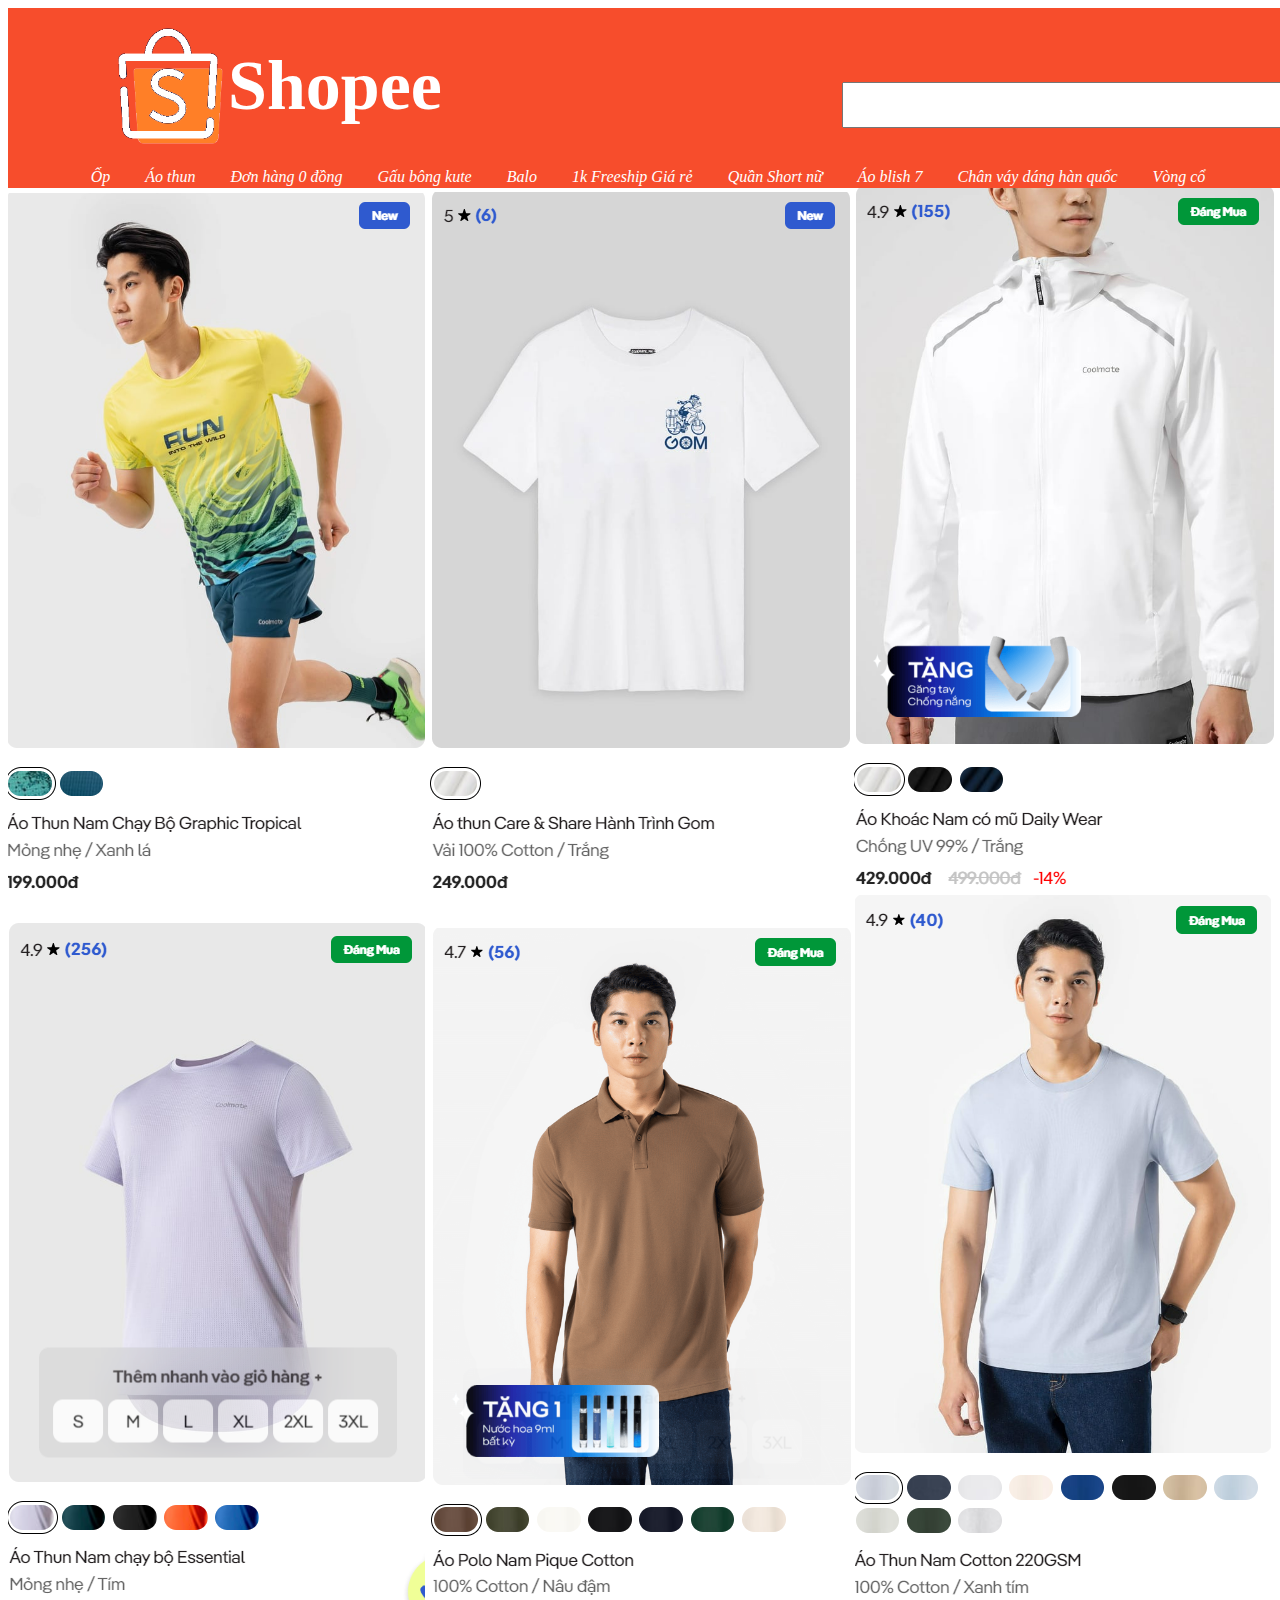
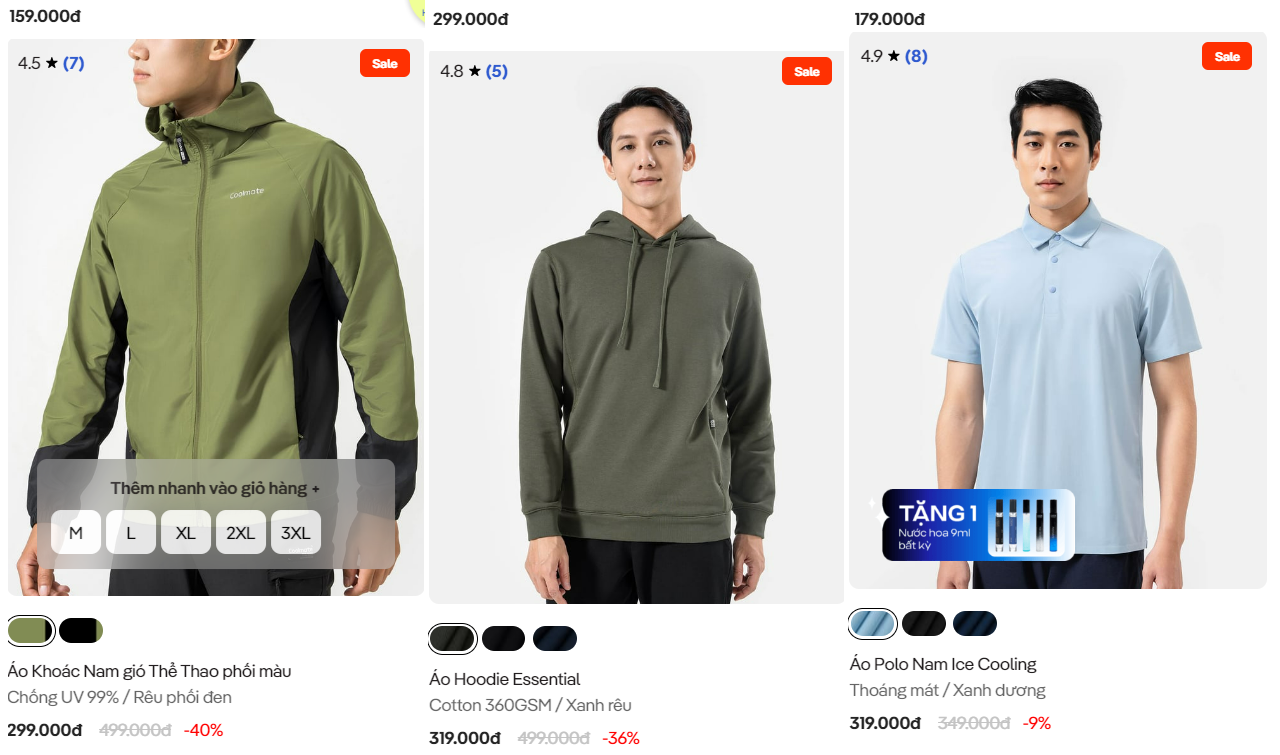
==== ss6-project/utils/index.html @ 01d3ca87 "Add files via upload" ====
<!DOCTYPE html>
<html lang="en">
<head>
    <meta charset="UTF-8">
    <meta name="viewport" content="width=device-width, initial-scale=1.0">
    <title>Document</title>
    <link rel="stylesheet" href="../style/style.css">
</head>
<body>
  <div class="interface-bar">
    <div class="bar">
      <div class="font">
      <i>Ốp</i>
      <i>Áo thun</i>
      <i>Đơn hàng 0 đồng</i>
      <i>Gấu bông kute</i>
      <i>Balo</i>
      <i>1k Freeship Giá rẻ</i>
      <i>Quần Short nữ </i>
      <i>Áo blish 7</i>
      <i>Chân váy dáng hàn quốc</i>
      <i>Vòng cổ </i>
       </div>
      <div class="a">
        <div class="logo">
          <img src="../asset/images/icons8-shopee-192.png"  width="120px"><b class="b" style="color: #fff;">Shopee</b>
          <div >
            <input class="search" type="text">
           </div>
        </div>
        <div class="logo-1">
          <a href="../pages/login.html">Đăng nhập</a>
          <a href="../pages/register.html">Đăng kí</a>
          <img src="../asset/images/icons8-cart-90.png" alt="" width="60px" height="60px">
      </div>
      </div>
    </div>
  </div>
  <div class="display">
        <img src="../asset/images/Screenshot 2024-03-11 143934.png" alt="">
        <img src="../asset/images/Screenshot 2024-03-11 144102.png" alt="">
        <img src="../asset/images/Screenshot 2024-03-11 144123.png" alt="">
        <img src="../asset/images/Screenshot 2024-03-11 144157.png" alt="">
        <img src="../asset/images/Screenshot 2024-03-11 144215.png" alt="">
        <img src="../asset/images/Screenshot 2024-03-11 144232.png" alt="">
        <img src="../asset/images/Screenshot 2024-03-11 144243.png" alt="">
        <img src="../asset/images/Screenshot 2024-03-11 144255.png" alt="">
        <img src="../asset/images/Screenshot 2024-03-11 144303.png" alt="">
  </div>
</body>
</html>
---- ss6-project/style/style.css ----
.font{
    text-align: center;
    color: #fff;   
    position: relative;
    top:160px;
    display: flex;
    gap: 35px;
    justify-content: center;
}   

.bar{
    background-color:#f74d2c;
    height: 180px;
}

.logo{
    height: 170px;
    width: 100vw;
    display: flex;
    align-items: start;
    bottom: 20px;
    font-size: 70px;
}

.logo-1{
    display: flex;
    align-items: center;
    position: relative;
    bottom: 8px;
}

.search{
    margin-left: 400px;
    width: 700px;
    height: 40px;
    position: relative;
    top: 20px;
}

.a{
    padding: 0px 100px;
    display: flex;
    justify-content: space-between;
}

.b{
    display: flex;
    justify-content: center;
    align-items: center;
    position: relative;
    top: 20px;
}

.logo-1 a{
    text-decoration: none;
    font-size: 20px;
    width: 100px;
}

.log-in{
    text-align: center;
    border-radius: 100px;
    font-size: 25px;
    
    
}
.sign{
    padding-top: 250px;
    color: white;
}
body{
    background-image: url(https://img.lovepik.com/photo/48013/0603.jpg_wh860.jpg);
    width: 100%;
    height: 100vh;
    background-repeat: no-repeat;
    background-size: cover;
}
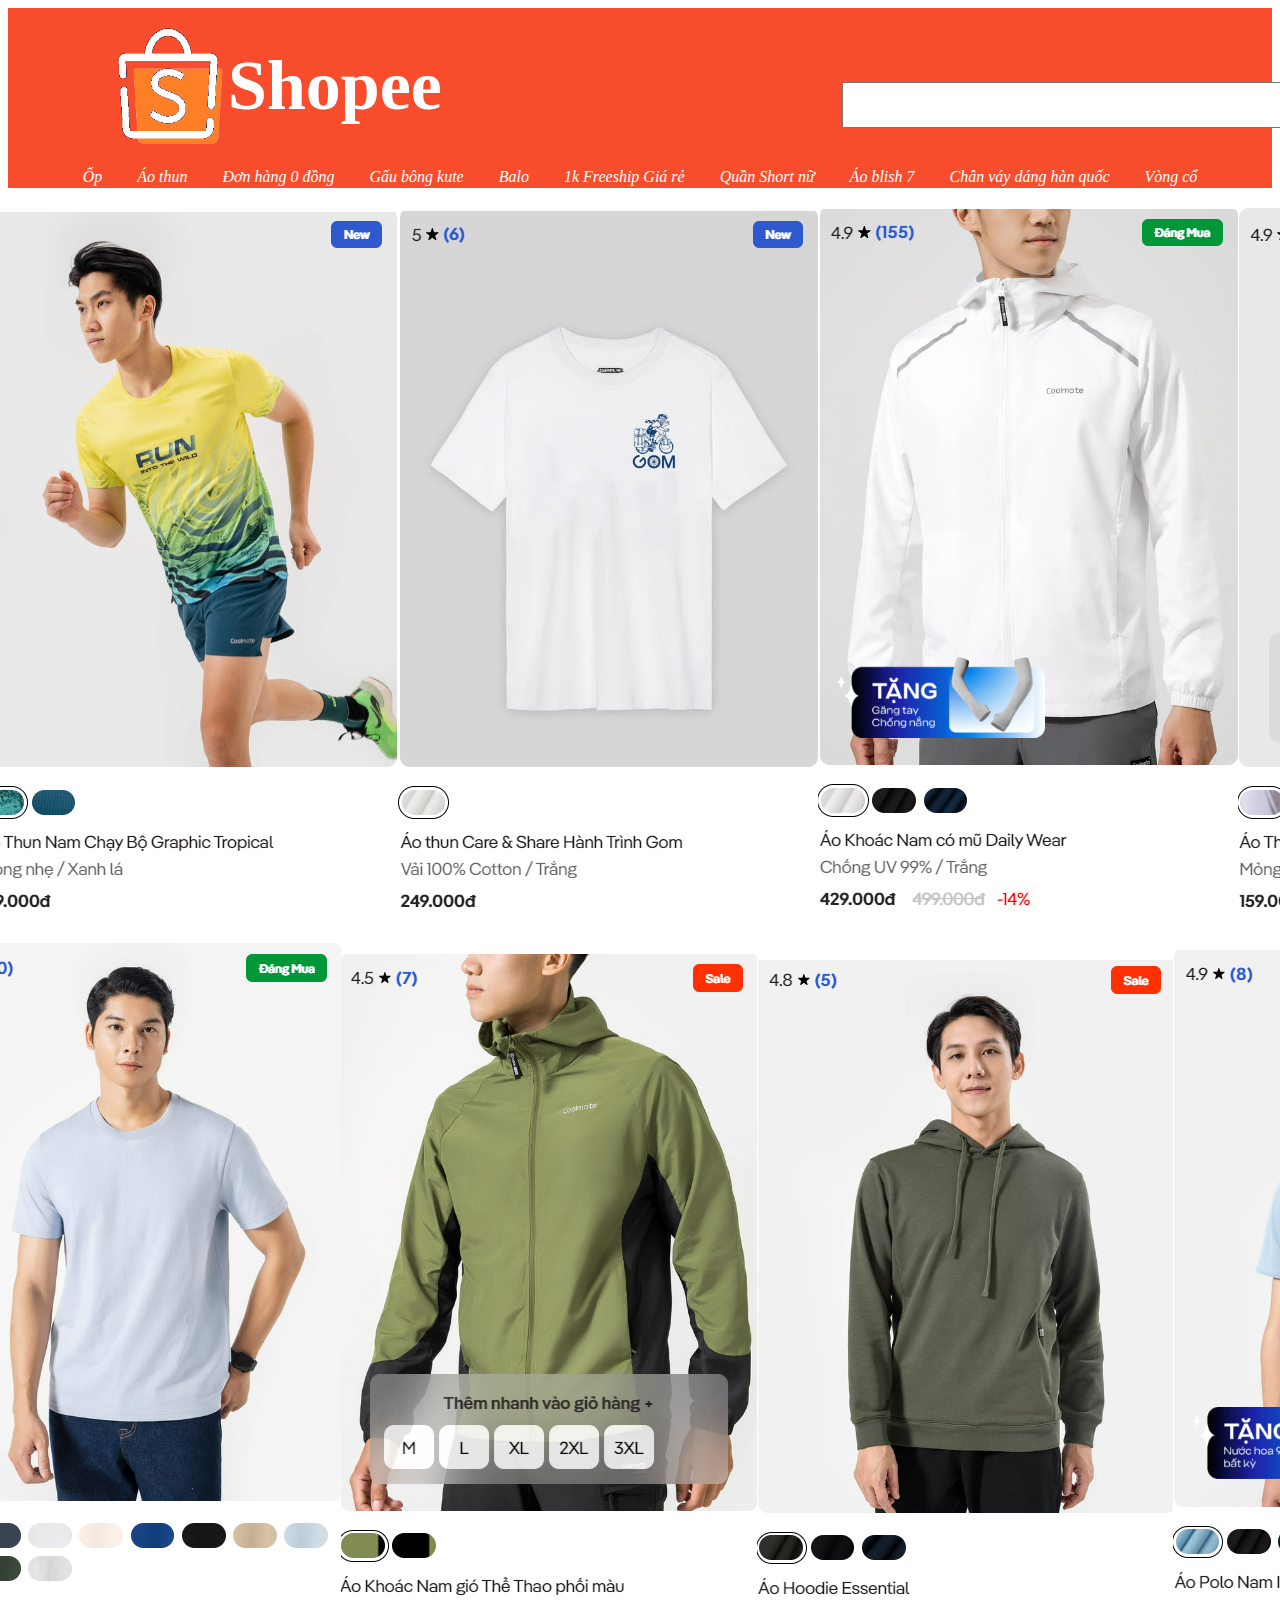
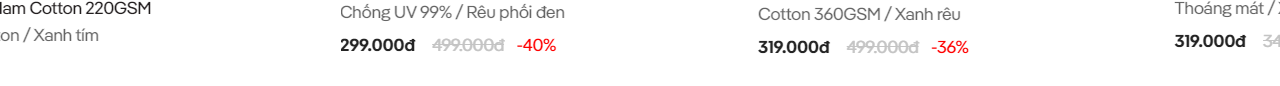
==== commit ea089bee: "Add files via upload" ====
--- a/ss6-project/utils/index.html
+++ b/ss6-project/utils/index.html
@@ -42,10 +42,13 @@
         <img src="../asset/images/Screenshot 2024-03-11 144123.png" alt="">
         <img src="../asset/images/Screenshot 2024-03-11 144157.png" alt="">
         <img src="../asset/images/Screenshot 2024-03-11 144215.png" alt="">
-        <img src="../asset/images/Screenshot 2024-03-11 144232.png" alt="">
+  </div>
+  <div class="display-1">
+    <img src="../asset/images/Screenshot 2024-03-11 144232.png" alt="">
         <img src="../asset/images/Screenshot 2024-03-11 144243.png" alt="">
         <img src="../asset/images/Screenshot 2024-03-11 144255.png" alt="">
         <img src="../asset/images/Screenshot 2024-03-11 144303.png" alt="">
+        <img src="../asset/images/Screenshot 2024-03-20 084416.png" alt="">
   </div>
 </body>
 </html>--- a/ss6-project/style/style.css
+++ b/ss6-project/style/style.css
@@ -57,21 +57,28 @@
     width: 100px;
 }
 
-.log-in{
-    text-align: center;
-    border-radius: 100px;
-    font-size: 25px;
-    
-    
-}
-.sign{
-    padding-top: 250px;
-    color: white;
-}
-body{
-    background-image: url(https://img.lovepik.com/photo/48013/0603.jpg_wh860.jpg);
-    width: 100%;
-    height: 100vh;
-    background-repeat: no-repeat;
-    background-size: cover;
-}+.display{
+    display: flex;
+    justify-content: center;
+    align-items: center;
+     width: 100px;
+     height: auto; 
+     margin: 10x; 
+     padding: 20px;
+     position: relative;
+     left: 950px;
+ }
+ 
+ .display-1{
+     display: flex;
+     justify-content: center;
+     align-items: center;
+     width: 100px;
+     height: auto; 
+     margin: 10px;
+     position: relative;
+     left: 900px;
+ }
+
+ 
+
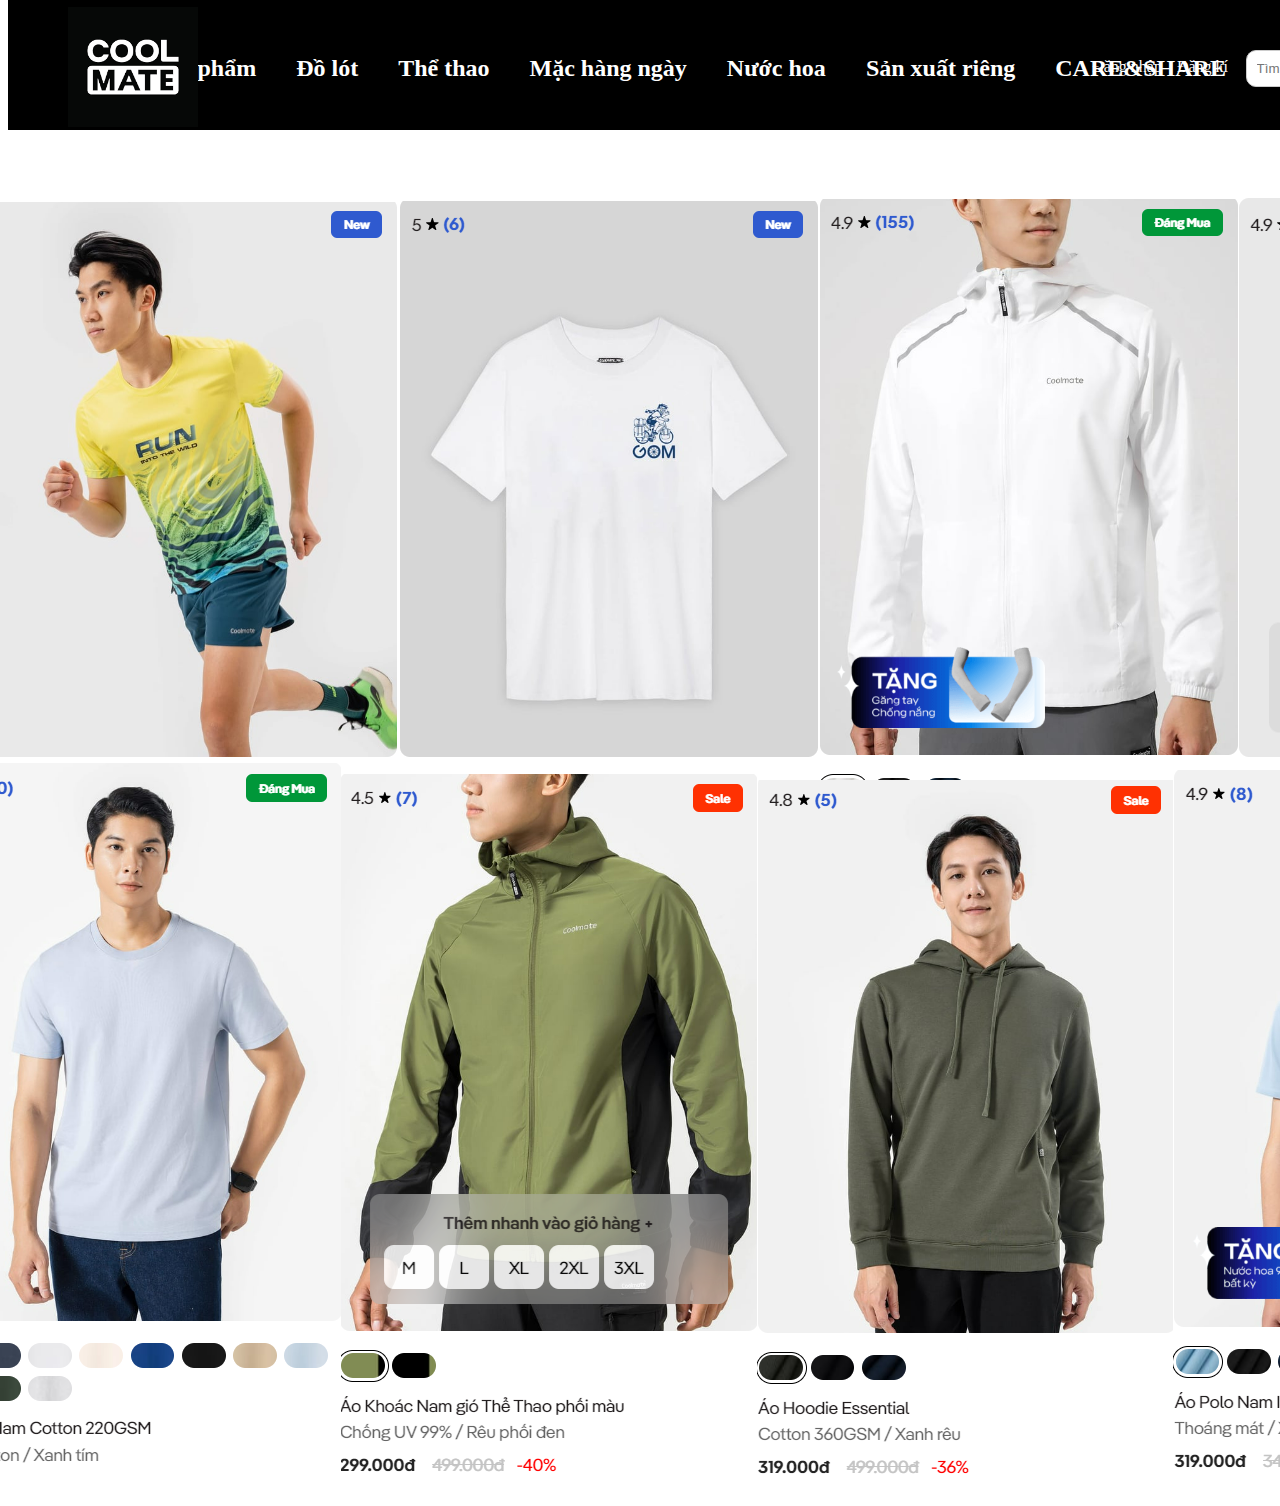
==== commit 1565dc60: "Add files via upload" ====
--- a/ss6-project/utils/index.html
+++ b/ss6-project/utils/index.html
@@ -5,37 +5,40 @@
     <meta name="viewport" content="width=device-width, initial-scale=1.0">
     <title>Document</title>
     <link rel="stylesheet" href="../style/style.css">
+    <link rel="stylesheet" href="https://cdnjs.cloudflare.com/ajax/libs/font-awesome/6.5.1/css/all.min.css" integrity="sha512-DTOQO9RWCH3ppGqcWaEA1BIZOC6xxalwEsw9c2QQeAIftl+
+    Vegovlnee1c9QX4TctnWMn13TZye+giMm8e2LwA==" crossorigin="anonymous" referrerpolicy="no-referrer" />
 </head>
 <body>
+  <!-- <--------------------------Thanh header---------------------> 
   <div class="interface-bar">
-    <div class="bar">
+    <div class="bar">  
       <div class="font">
-      <i>Ốp</i>
-      <i>Áo thun</i>
-      <i>Đơn hàng 0 đồng</i>
-      <i>Gấu bông kute</i>
-      <i>Balo</i>
-      <i>1k Freeship Giá rẻ</i>
-      <i>Quần Short nữ </i>
-      <i>Áo blish 7</i>
-      <i>Chân váy dáng hàn quốc</i>
-      <i>Vòng cổ </i>
-       </div>
+        <h2>Sale</h2>
+        <h2>Sản phẩm</h2>
+        <h2>Đồ lót</h2>
+        <h2>Thể thao</h2>
+        <h2>Mặc hàng ngày</h2>
+        <h2>Nước hoa</h2>
+        <h2>Sản xuất riêng</h2>
+        <h2>CARE&SHARE</h2>
+      </div>
       <div class="a">
         <div class="logo">
-          <img src="../asset/images/icons8-shopee-192.png"  width="120px"><b class="b" style="color: #fff;">Shopee</b>
-          <div >
-            <input class="search" type="text">
-           </div>
+          <img src="../asset/images/tải xuống.png"  width="130px" height="120px">
         </div>
+         <!-- >>>> (Phần thanh tìm kiếm) -->
+         <div class="search">
+          <input type="text" class="search-input" placeholder="Tìm kiếm...">
+        </div>
+        <!-- <-------------------Đăng kí, đăng nhập------------------- -->
         <div class="logo-1">
           <a href="../pages/login.html">Đăng nhập</a>
           <a href="../pages/register.html">Đăng kí</a>
-          <img src="../asset/images/icons8-cart-90.png" alt="" width="60px" height="60px">
       </div>
       </div>
     </div>
   </div>
+  <!-- <-----------------Phần hiển thị sản phẩm-----------------------> 
   <div class="display">
         <img src="../asset/images/Screenshot 2024-03-11 143934.png" alt="">
         <img src="../asset/images/Screenshot 2024-03-11 144102.png" alt="">
--- a/ss6-project/style/style.css
+++ b/ss6-project/style/style.css
@@ -2,39 +2,34 @@
     text-align: center;
     color: #fff;   
     position: relative;
-    top:160px;
+    top:35px;
+    right: 0px;
     display: flex;
-    gap: 35px;
+    gap: 40px;
     justify-content: center;
 }   
 
-.bar{
-    background-color:#f74d2c;
-    height: 180px;
+.font h2:hover{
+   color: rgb(228, 120, 48);
+   transition: color 0.3s;
 }
 
+.bar{
+    background-color:black;
+    height: 130px;
+    width: 100%;
+    position:fixed;
+    top: 0;
+    overflow: hidden; 
+} 
+
 .logo{
-    height: 170px;
-    width: 100vw;
     display: flex;
     align-items: start;
-    bottom: 20px;
+    position: relative;
+    bottom: 60px;
+    right: 40px;
     font-size: 70px;
-}
-
-.logo-1{
-    display: flex;
-    align-items: center;
-    position: relative;
-    bottom: 8px;
-}
-
-.search{
-    margin-left: 400px;
-    width: 700px;
-    height: 40px;
-    position: relative;
-    top: 20px;
 }
 
 .a{
@@ -43,20 +38,41 @@
     justify-content: space-between;
 }
 
-.b{
+/* <----------------------Thanh tìm kiếm---------------------- */
+.search{
+   position: relative;
+   left: 700px;
+   bottom: 17px;
+
+}
+
+.search-input{
+  padding: 10px;
+  border: 1px solid #ccc;
+  border-radius: 10px;
+  transition: all 0.3s ease;
+}
+
+/* <------------------------Đăng kí, đăng nhập------------------ */
+.logo-1{
+    position: relative;
+    left: 40px;
+    bottom: 9px;
     display: flex;
-    justify-content: center;
-    align-items: center;
-    position: relative;
-    top: 20px;
+    gap: 15px;
 }
 
 .logo-1 a{
+    color: #fff;
     text-decoration: none;
-    font-size: 20px;
-    width: 100px;
 }
 
+.logo-1 a:hover{
+    color: rgb(228, 120, 48);
+    transition: color 0.3s;
+}
+
+/* <--------------------------Hiển thị sản phẩm------------------------ */
 .display{
     display: flex;
     justify-content: center;
@@ -67,6 +83,7 @@
      padding: 20px;
      position: relative;
      left: 950px;
+     top: 170px;
  }
  
  .display-1{
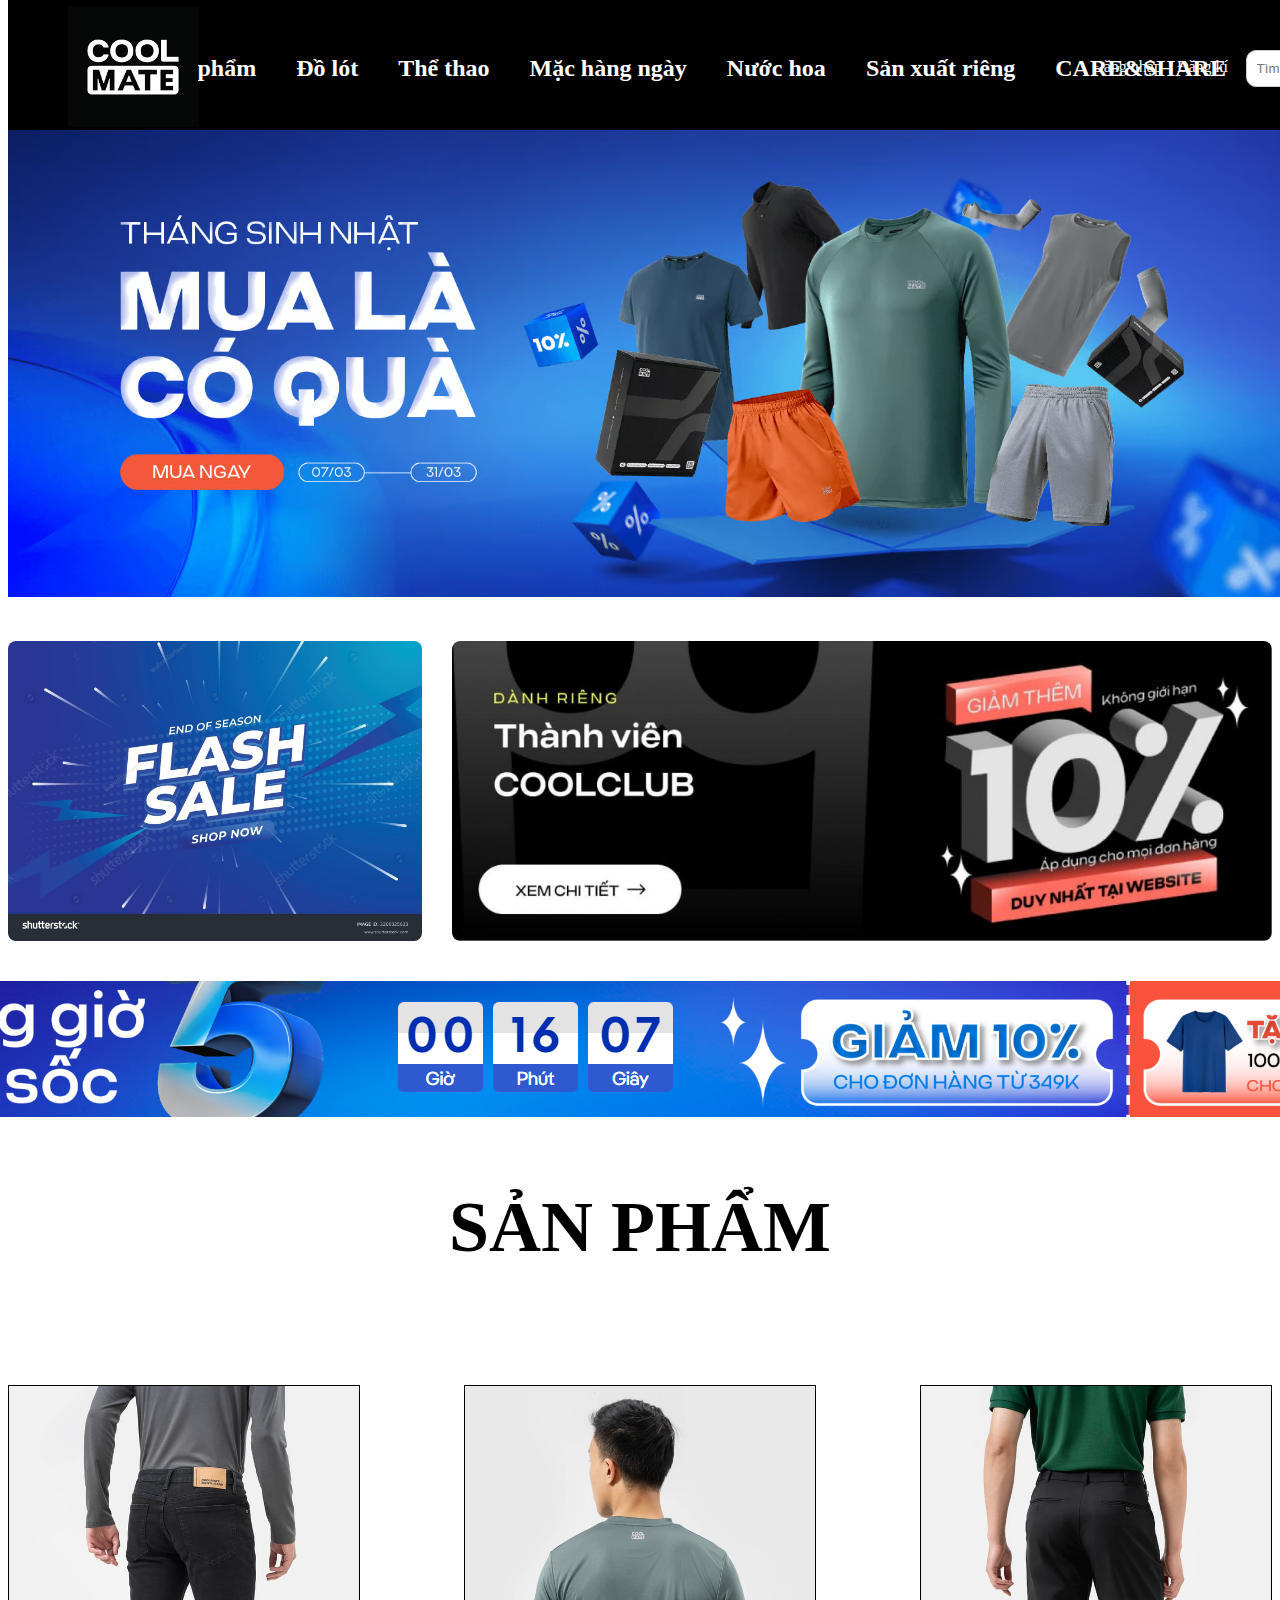
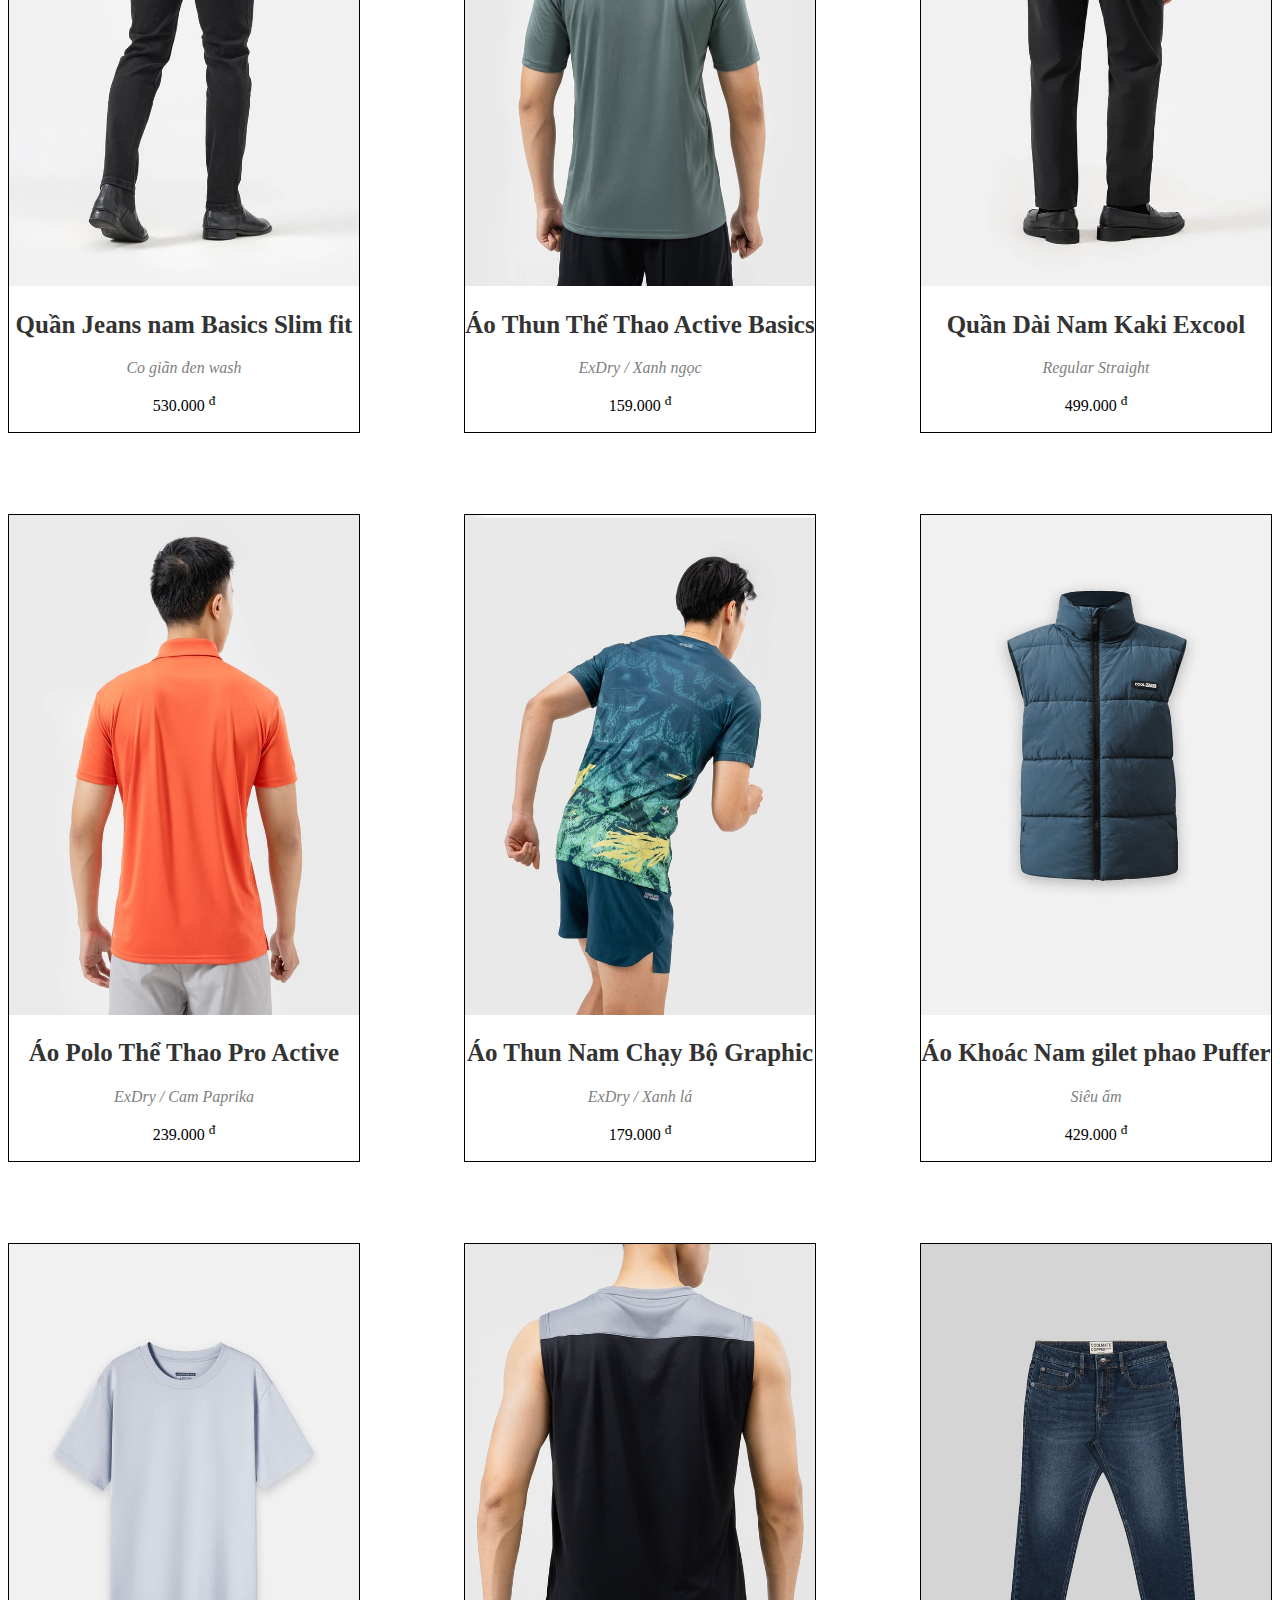
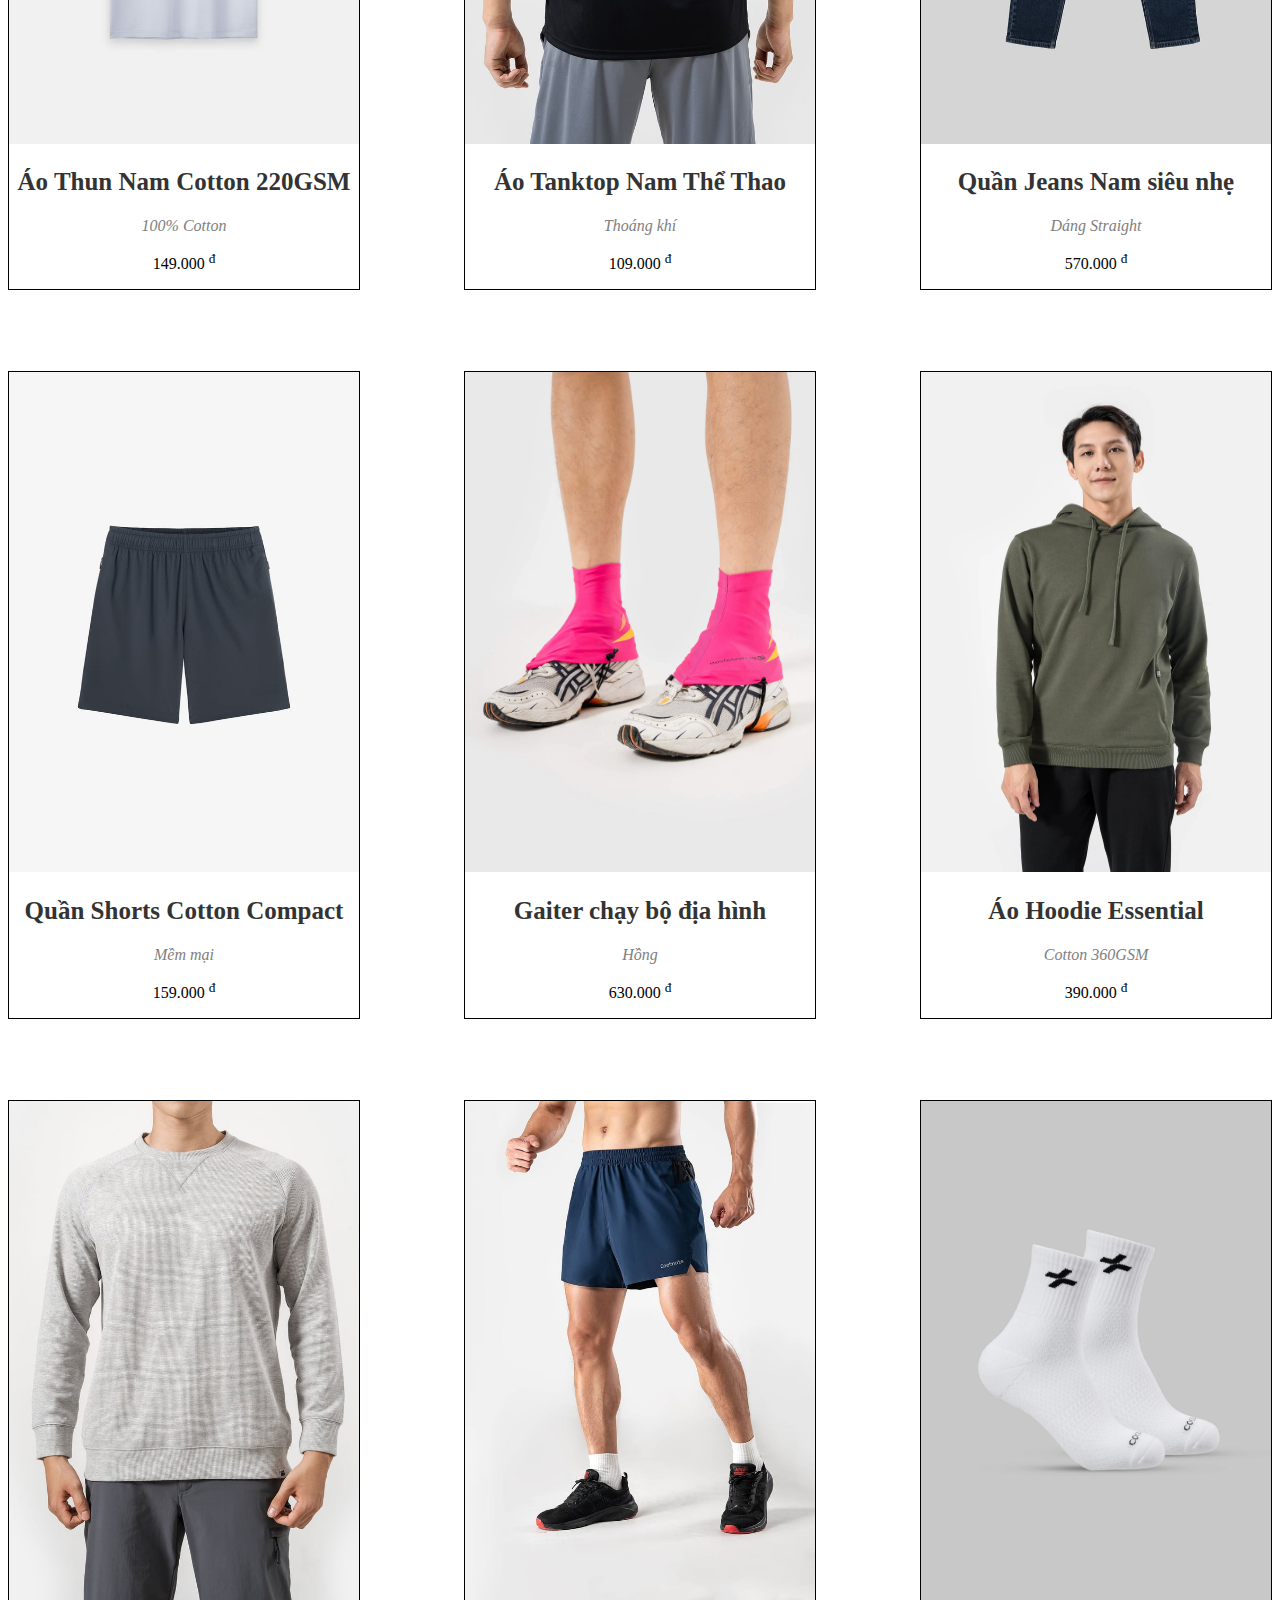
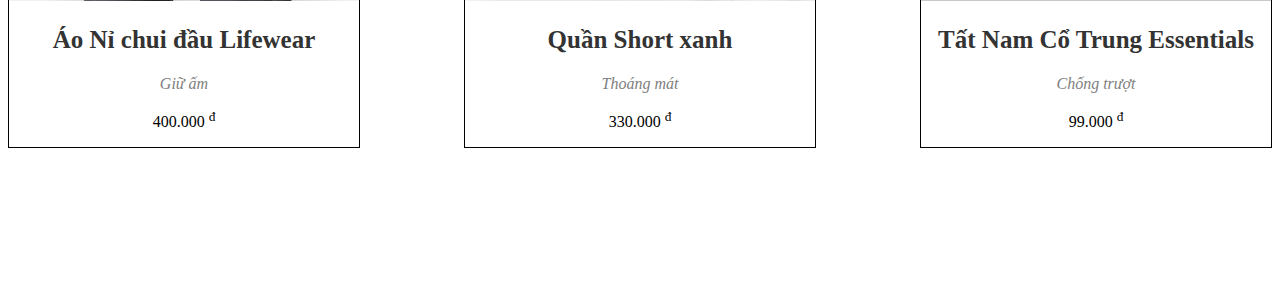
==== commit 4fc39e54: "Add files via upload" ====
--- a/ss6-project/utils/index.html
+++ b/ss6-project/utils/index.html
@@ -39,19 +39,117 @@
     </div>
   </div>
   <!-- <-----------------Phần hiển thị sản phẩm-----------------------> 
-  <div class="display">
-        <img src="../asset/images/Screenshot 2024-03-11 143934.png" alt="">
-        <img src="../asset/images/Screenshot 2024-03-11 144102.png" alt="">
-        <img src="../asset/images/Screenshot 2024-03-11 144123.png" alt="">
-        <img src="../asset/images/Screenshot 2024-03-11 144157.png" alt="">
-        <img src="../asset/images/Screenshot 2024-03-11 144215.png" alt="">
+  <div class="img-background">
+    <img src="../asset/images/mceclip2_20.avif" alt="" width="102%"><br>
+    <div class="img-background-2">
+      <img src="../asset/images/stock-vector-flash-sale-shopping-poster-or-banner-with-flash-icon-and-d-text-on-blue-background-flash-sales-2206025623.jpg" alt="" width="900px" height="300px" style="border-radius: 8px;">
+      <img src="../asset/images/mceclip1_48.jpg" alt="" width="930px" height="300px" style="border-radius: 8px;">
+    </div>
+    <div class="img-background-3"><img src="../asset/images/Screenshot 2024-03-22 094423.png" alt=""></div>
+    <h1 style="text-align: center; position: relative; top: 100px; font-size: 8vh;">SẢN PHẨM</h1>
+    <br>
+    <div class="display">  
+      <div class="display-item">
+        <img src="../asset/images/23CMCW.JE002.9_33.jpg" alt="" height="500px" width="350px">
+        <h2>Quần Jeans nam Basics Slim fit</h2>
+        <i style="color: grey;">Co giãn đen wash</i>
+        <p>530.000 <sup>đ</sup></p>
+      </div>
+      <div class="display-item">
+        <img src="../asset/images/24CMAW.AT005_copy-2.jpg" alt="" height="500px" width="350px">
+        <h2>Áo Thun Thể Thao Active Basics</h2>
+        <i style="color: grey;">ExDry / Xanh ngọc</i>
+        <p>159.000 <sup>đ</sup></p>
+      </div>
+      <div class="display-item">
+        <img src="../asset/images/23CMCW.QD004.DEN.5.jpg" alt="" height="500px" width="350px">
+        <h2>Quần Dài Nam Kaki Excool</h2>
+        <i style="color: grey;">Regular Straight</i>
+        <p>499.000 <sup>đ</sup></p>
+      </div>
+      <div class="display-item">
+        <img src="../asset/images/24CMAW.PL004.4_2.jpg" alt="" height="500px" width="350px">
+        <h2>Áo Polo Thể Thao Pro Active</h2>
+        <i style="color: grey;">ExDry / Cam Paprika</i>
+        <p>239.000 <sup>đ</sup></p>
+      </div>
+      <div class="display-item">
+        <img src="../asset/images/24CMAW.AT015.25_86.jpg" alt="" height="500px" width="350px">
+        <h2>Áo Thun Nam Chạy Bộ Graphic</h2>
+        <i style="color: grey;">ExDry / Xanh lá</i>
+        <p>179.000 <sup>đ</sup></p>
+      </div> 
+
+     <!-- cột 2 -->
+      <div class="display-item">
+        <img src="../asset/images/apphaogilet-s-13_copy.jpg" alt="" height="500px" width="350px">
+        <h2>Áo Khoác Nam gilet phao Puffer</h2>
+        <i style="color: grey;">Siêu ấm</i>
+        <p>429.000 <sup>đ</sup></p>
+      </div>
+      <div class="display-item">
+        <img src="../asset/images/AT.220.xd.8_75.jpg" alt="" height="500px" width="350px">
+        <h2>Áo Thun Nam Cotton 220GSM</h2>
+        <i style="color: grey;">100% Cotton</i>
+        <p>149.000 <sup>đ</sup></p>
+      </div>
+      <div class="display-item">
+        <img src="../asset/images/AW.002.6.jpg" alt="" height="500px" width="350px">
+        <h2>Áo Tanktop Nam Thể Thao </h2>
+        <i style="color: grey;">Thoáng khí</i>
+        <p>109.000 <sup>đ</sup></p>
+      </div>
+      <div class="display-item">
+        <img src="../asset/images/Coolmate_x_Copper_Denim__Quan_Jeans_dang_Slim_Fit10.jpg" alt="" height="500px" width="350px">
+        <h2>Quần Jeans Nam siêu nhẹ</h2>
+        <i style="color: grey;">Dáng Straight</i>
+        <p>570.000 <sup>đ</sup></p>
+      </div>
+      <div class="display-item">
+        <img src="../asset/images/Quan_nam_Daily_Shorts_xam_xanh_copy.jpg" alt="" height="500px" width="350px">
+        <h2>Quần Shorts Cotton Compact</h2>
+        <i style="color: grey;">Mềm mại</i>
+        <p>159.000 <sup>đ</sup></p>
+      </div>
+
+     <!-- cột 3 -->
+      <div class="display-item">
+        <img src="../asset/images/24CMAW.PK002.14.webp" alt="" height="500px" width="350px">
+        <h2>Gaiter chạy bộ địa hình</h2>
+        <i style="color: grey;">Hồng</i>
+        <p>630.000 <sup>đ</sup></p>
+      </div>
+      <div class="display-item">
+        <img src="../asset/images/Hoodie_Reu_1.webp" alt="" height="500px" width="350px">
+        <h2>Áo Hoodie Essential</h2>
+        <i style="color: grey;">Cotton 360GSM</i>
+        <p>390.000 <sup>đ</sup></p>
+      </div>
+      <div class="display-item">
+        <img src="../asset/images/ST002.updat.1.jpg" alt="" height="500px" width="350px">
+        <h2>Áo Nỉ chui đầu Lifewear</h2>
+        <i style="color: grey;">Giữ ấm</i>
+        <p>400.000 <sup>đ</sup></p>
+      </div>
+      <div class="display-item">
+        <img src="../asset/images/ultra_fast_navy1.jpg" alt="" height="500px" width="350px">
+        <h2>Quần Short xanh </h2>
+        <i style="color: grey;">Thoáng mát</i>
+        <p>330.000 <sup>đ</sup></p>
+      </div>
+      <div class="display-item">
+        <img src="../asset/images/tatgymlogomoithumb.1_75.webp" alt="" height="500px" width="350px">
+        <h2>Tất Nam Cổ Trung Essentials</h2>
+        <i style="color: grey;">Chống trượt</i>
+        <p>99.000 <sup>đ</sup></p>
+      </div>
+      <div class="number">
+        <p><span>&#171;</span> 1 2 3 4 5 <span>&#187;</span> Trang cuối</p>
+      </div>
+    </div>
   </div>
-  <div class="display-1">
-    <img src="../asset/images/Screenshot 2024-03-11 144232.png" alt="">
-        <img src="../asset/images/Screenshot 2024-03-11 144243.png" alt="">
-        <img src="../asset/images/Screenshot 2024-03-11 144255.png" alt="">
-        <img src="../asset/images/Screenshot 2024-03-11 144303.png" alt="">
-        <img src="../asset/images/Screenshot 2024-03-20 084416.png" alt="">
+  </div>
+ </div>
   </div>
 </body>
 </html>--- a/ss6-project/style/style.css
+++ b/ss6-project/style/style.css
@@ -18,8 +18,9 @@
     background-color:black;
     height: 130px;
     width: 100%;
-    position:fixed;
-    top: 0;
+    position: fixed;
+    top: 0px;
+    z-index: 999;
     overflow: hidden; 
 } 
 
@@ -38,12 +39,18 @@
     justify-content: space-between;
 }
 
+.img-background{
+    position: relative;
+    top: 122px;
+    object-fit: cover;
+    width: 100%;
+}
+
 /* <----------------------Thanh tìm kiếm---------------------- */
 .search{
    position: relative;
    left: 700px;
    bottom: 17px;
-
 }
 
 .search-input{
@@ -73,29 +80,59 @@
 }
 
 /* <--------------------------Hiển thị sản phẩm------------------------ */
+.img-background-2{
+    position: relative;
+    top: 40px;
+    display: flex;
+    align-items: center;
+    justify-content: center;
+    gap: 30px;
+}
+
+.img-background-3{
+    display: flex;
+    align-items: center;
+    justify-content: center;
+    position: relative;
+    top: 80px;
+}
+
 .display{
     display: flex;
-    justify-content: center;
-    align-items: center;
-     width: 100px;
-     height: auto; 
-     margin: 10x; 
-     padding: 20px;
-     position: relative;
-     left: 950px;
-     top: 170px;
- }
+    justify-content: space-between;
+    gap: 1px;
+    position: relative;
+    top: 150px;
+    flex-wrap: wrap;
+}
+
+.display-item{
+  text-align: center;
+  border: 0.5px solid black;
+  margin-bottom: 80px;
+}
+
+.display-item:hover{
+    transform: scale(1.1);
+    transition: transform 0.6s;
+}
  
- .display-1{
-     display: flex;
-     justify-content: center;
-     align-items: center;
-     width: 100px;
-     height: auto; 
-     margin: 10px;
-     position: relative;
-     left: 900px;
- }
+.display-item h2{
+   font-size: 25px;
+   color: #333333;
+}
+
+.number{
+    width: 100%;
+    position: relative;
+    left: 180vh;
+    font-size: 20px;
+}
+    
+    
+ 
+ 
+ 
 
  
 
